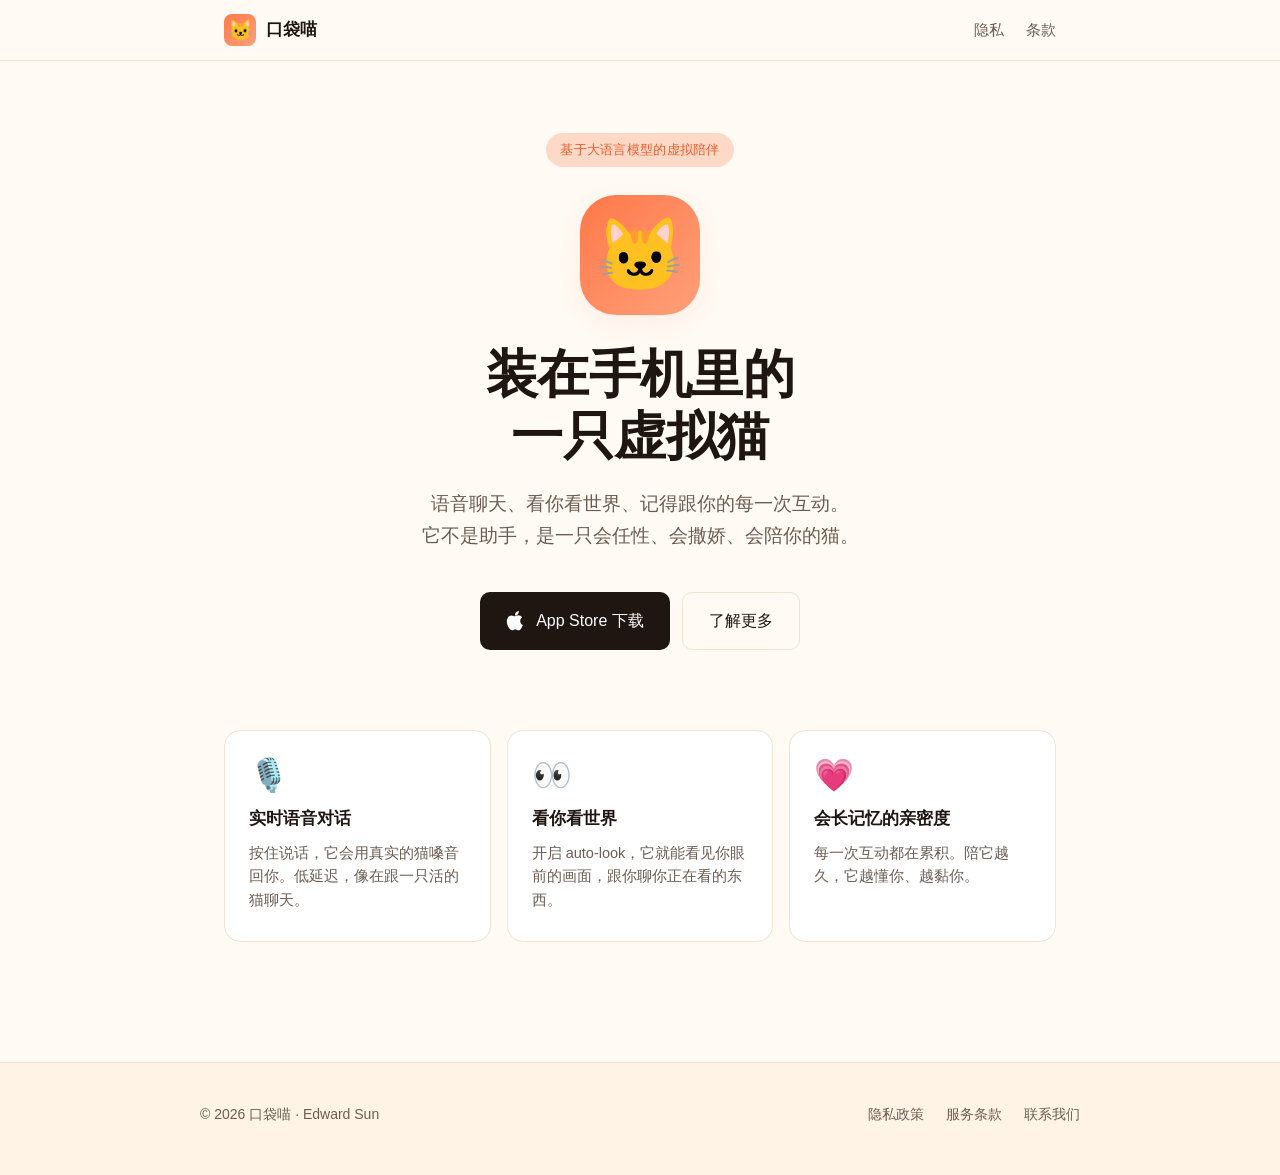
==== index.html @ 2bbb1449 "init: phonepet 官网 (Azure Static Web Apps) - index.html: 首页 hero + 三栏功能 - privacy.html / terms.html: " ====
<!doctype html>
<html lang="zh-CN">
  <head>
    <meta charset="UTF-8" />
    <meta name="viewport" content="width=device-width, initial-scale=1.0, viewport-fit=cover" />
    <meta name="theme-color" content="#fffaf3" />
    <title>口袋喵 PhonePet — 装在手机里的虚拟猫陪伴</title>
    <meta
      name="description"
      content="口袋喵是一只可以语音对话、看你看世界的虚拟猫，基于大语言模型，给你真实的陪伴感。"
    />

    <!-- Open Graph -->
    <meta property="og:title" content="口袋喵 PhonePet" />
    <meta property="og:description" content="装在手机里的虚拟猫陪伴" />
    <meta property="og:type" content="website" />
    <meta property="og:locale" content="zh_CN" />

    <link
      rel="icon"
      href="data:image/svg+xml,%3Csvg xmlns='http://www.w3.org/2000/svg' viewBox='0 0 100 100'%3E%3Ctext y='.9em' font-size='90'%3E%F0%9F%90%B1%3C/text%3E%3C/svg%3E"
    />
    <link rel="stylesheet" href="/assets/styles.css" />
  </head>
  <body>
    <nav class="nav">
      <div class="nav-inner">
        <a href="/" class="brand">
          <span class="brand-logo">🐱</span>
          <span>口袋喵</span>
        </a>
        <div class="nav-links">
          <a href="/privacy">隐私</a>
          <a href="/terms">条款</a>
        </div>
      </div>
    </nav>

    <main>
      <section class="hero">
        <span class="hero-badge">基于大语言模型的虚拟陪伴</span>
        <div class="hero-mascot" aria-hidden="true">🐱</div>
        <h1>装在手机里的<br />一只虚拟猫</h1>
        <p class="hero-sub">
          语音聊天、看你看世界、记得跟你的每一次互动。<br />
          它不是助手，是一只会任性、会撒娇、会陪你的猫。
        </p>
        <div class="cta-row">
          <!-- TODO: 上架 App Store 后把 href 换成真实链接 -->
          <a class="btn btn-primary" href="https://apps.apple.com/app/idTODO" aria-label="在 App Store 下载">
            <svg class="btn-icon" viewBox="0 0 24 24" fill="currentColor" aria-hidden="true">
              <path
                d="M17.05 12.04c-.03-2.97 2.42-4.39 2.53-4.46-1.38-2.02-3.53-2.3-4.3-2.33-1.83-.19-3.57 1.08-4.5 1.08-.94 0-2.37-1.05-3.9-1.02-2 .03-3.86 1.16-4.89 2.95-2.1 3.64-.54 9.02 1.5 11.97 1 1.45 2.18 3.07 3.73 3.01 1.5-.06 2.07-.97 3.88-.97 1.81 0 2.31.97 3.89.94 1.61-.03 2.63-1.47 3.6-2.93 1.14-1.68 1.61-3.32 1.63-3.41-.04-.02-3.13-1.2-3.17-4.83zM14.2 3.85c.82-1 1.38-2.39 1.22-3.78-1.18.05-2.61.79-3.46 1.78-.77.88-1.44 2.29-1.26 3.65 1.32.1 2.67-.66 3.5-1.65z"
              />
            </svg>
            App Store 下载
          </a>
          <a class="btn btn-ghost" href="#features">了解更多</a>
        </div>
      </section>

      <section class="features" id="features">
        <article class="feature">
          <span class="feature-icon">🎙️</span>
          <h3>实时语音对话</h3>
          <p>按住说话，它会用真实的猫嗓音回你。低延迟，像在跟一只活的猫聊天。</p>
        </article>
        <article class="feature">
          <span class="feature-icon">👀</span>
          <h3>看你看世界</h3>
          <p>开启 auto-look，它就能看见你眼前的画面，跟你聊你正在看的东西。</p>
        </article>
        <article class="feature">
          <span class="feature-icon">💗</span>
          <h3>会长记忆的亲密度</h3>
          <p>每一次互动都在累积。陪它越久，它越懂你、越黏你。</p>
        </article>
      </section>
    </main>

    <footer class="footer">
      <div class="footer-inner">
        <div>© 2026 口袋喵 · Edward Sun</div>
        <div class="footer-links">
          <a href="/privacy">隐私政策</a>
          <a href="/terms">服务条款</a>
          <a href="mailto:pedwardsun@gmail.com">联系我们</a>
        </div>
      </div>
    </footer>
  </body>
</html>
---- assets/styles.css ----
/* === 口袋喵 官网共享样式 ===
   设计原则：极简、暖色调、中文优先、移动优先。
   零依赖、零构建。 */

:root {
  --bg: #fffaf3;
  --bg-soft: #fff3e6;
  --surface: #ffffff;
  --ink: #1f1611;
  --ink-soft: #6b5d52;
  --ink-faint: #a89889;
  --brand: #ff7849;
  --brand-dark: #e85d2c;
  --brand-soft: #ffd9c7;
  --line: #f0e3d2;
  --shadow: 0 1px 2px rgba(31, 22, 17, 0.04), 0 8px 24px rgba(255, 120, 73, 0.08);
  --radius: 16px;
  --radius-sm: 10px;
  --max-w: 880px;
}

* {
  box-sizing: border-box;
}

html {
  -webkit-text-size-adjust: 100%;
  scroll-behavior: smooth;
}

body {
  margin: 0;
  background: var(--bg);
  color: var(--ink);
  font-family:
    -apple-system, BlinkMacSystemFont, "PingFang SC", "Hiragino Sans GB",
    "Microsoft YaHei", "Segoe UI", Roboto, sans-serif;
  font-size: 16px;
  line-height: 1.7;
  -webkit-font-smoothing: antialiased;
  -moz-osx-font-smoothing: grayscale;
}

a {
  color: var(--brand-dark);
  text-decoration: none;
  transition: opacity 0.15s ease;
}

a:hover {
  opacity: 0.7;
}

img,
svg {
  display: block;
  max-width: 100%;
}

/* === 顶部导航 === */
.nav {
  position: sticky;
  top: 0;
  background: rgba(255, 250, 243, 0.92);
  backdrop-filter: saturate(180%) blur(12px);
  -webkit-backdrop-filter: saturate(180%) blur(12px);
  border-bottom: 1px solid var(--line);
  z-index: 10;
}

.nav-inner {
  max-width: var(--max-w);
  margin: 0 auto;
  padding: 14px 24px;
  display: flex;
  align-items: center;
  justify-content: space-between;
  gap: 16px;
}

.brand {
  display: flex;
  align-items: center;
  gap: 10px;
  color: var(--ink);
  font-weight: 600;
  font-size: 17px;
}

.brand-logo {
  width: 32px;
  height: 32px;
  border-radius: 8px;
  background: linear-gradient(135deg, var(--brand), #ffa07a);
  display: grid;
  place-items: center;
  font-size: 20px;
  line-height: 1;
}

.nav-links {
  display: flex;
  gap: 22px;
  font-size: 15px;
}

.nav-links a {
  color: var(--ink-soft);
}

.nav-links a:hover {
  color: var(--brand-dark);
  opacity: 1;
}

/* === Hero === */
.hero {
  max-width: var(--max-w);
  margin: 0 auto;
  padding: 72px 24px 56px;
  text-align: center;
}

.hero-badge {
  display: inline-block;
  padding: 6px 14px;
  background: var(--brand-soft);
  color: var(--brand-dark);
  border-radius: 999px;
  font-size: 13px;
  font-weight: 500;
  letter-spacing: 0.02em;
  margin-bottom: 28px;
}

.hero-mascot {
  width: 120px;
  height: 120px;
  margin: 0 auto 28px;
  background: linear-gradient(135deg, var(--brand), #ffa07a);
  border-radius: 36px;
  display: grid;
  place-items: center;
  font-size: 72px;
  line-height: 1;
  box-shadow: var(--shadow);
}

.hero h1 {
  font-size: clamp(34px, 6vw, 52px);
  line-height: 1.2;
  margin: 0 0 20px;
  font-weight: 700;
  letter-spacing: -0.01em;
}

.hero-sub {
  font-size: clamp(16px, 2.4vw, 19px);
  color: var(--ink-soft);
  max-width: 580px;
  margin: 0 auto 40px;
}

.cta-row {
  display: flex;
  gap: 12px;
  justify-content: center;
  flex-wrap: wrap;
}

.btn {
  display: inline-flex;
  align-items: center;
  gap: 10px;
  padding: 14px 26px;
  border-radius: var(--radius-sm);
  font-size: 16px;
  font-weight: 500;
  border: none;
  cursor: pointer;
  transition:
    transform 0.12s ease,
    box-shadow 0.12s ease,
    opacity 0.12s ease;
}

.btn-primary {
  background: var(--ink);
  color: #fff;
}

.btn-primary:hover {
  background: #000;
  color: #fff;
  opacity: 1;
  transform: translateY(-1px);
  box-shadow: 0 6px 16px rgba(31, 22, 17, 0.2);
}

.btn-ghost {
  background: transparent;
  color: var(--ink);
  border: 1px solid var(--line);
}

.btn-ghost:hover {
  border-color: var(--ink-soft);
  opacity: 1;
}

.btn-icon {
  width: 20px;
  height: 20px;
}

/* === 功能区 === */
.features {
  max-width: var(--max-w);
  margin: 0 auto;
  padding: 24px 24px 80px;
  display: grid;
  grid-template-columns: repeat(3, 1fr);
  gap: 16px;
}

.feature {
  background: var(--surface);
  border: 1px solid var(--line);
  border-radius: var(--radius);
  padding: 28px 24px;
  text-align: left;
}

.feature-icon {
  font-size: 32px;
  margin-bottom: 14px;
  display: block;
  line-height: 1;
}

.feature h3 {
  font-size: 17px;
  margin: 0 0 8px;
  font-weight: 600;
}

.feature p {
  font-size: 14.5px;
  color: var(--ink-soft);
  margin: 0;
  line-height: 1.65;
}

/* === 页脚 === */
.footer {
  border-top: 1px solid var(--line);
  background: var(--bg-soft);
  padding: 40px 24px 48px;
  margin-top: 40px;
}

.footer-inner {
  max-width: var(--max-w);
  margin: 0 auto;
  display: flex;
  flex-wrap: wrap;
  justify-content: space-between;
  gap: 20px;
  color: var(--ink-soft);
  font-size: 14px;
}

.footer-links {
  display: flex;
  gap: 22px;
  flex-wrap: wrap;
}

.footer-links a {
  color: var(--ink-soft);
}

.footer-links a:hover {
  color: var(--brand-dark);
}

/* === 法律文档页（privacy / terms） === */
.doc {
  max-width: 720px;
  margin: 0 auto;
  padding: 56px 24px 64px;
}

.doc h1 {
  font-size: clamp(28px, 4.5vw, 36px);
  margin: 0 0 8px;
  font-weight: 700;
  letter-spacing: -0.01em;
}

.doc .doc-meta {
  color: var(--ink-faint);
  font-size: 14px;
  margin-bottom: 36px;
  padding-bottom: 20px;
  border-bottom: 1px solid var(--line);
}

.doc h2 {
  font-size: 22px;
  margin: 44px 0 14px;
  font-weight: 600;
  letter-spacing: -0.005em;
}

.doc h3 {
  font-size: 17px;
  margin: 28px 0 10px;
  font-weight: 600;
}

.doc p {
  margin: 12px 0;
  color: var(--ink);
}

.doc ul {
  padding-left: 22px;
  margin: 12px 0;
}

.doc li {
  margin: 6px 0;
}

.doc a {
  word-break: break-all;
}

.doc strong {
  color: var(--ink);
}

.doc table {
  width: 100%;
  border-collapse: collapse;
  margin: 20px 0;
  font-size: 14.5px;
  background: var(--surface);
  border-radius: var(--radius-sm);
  overflow: hidden;
  border: 1px solid var(--line);
}

.doc th,
.doc td {
  text-align: left;
  padding: 12px 14px;
  border-bottom: 1px solid var(--line);
  vertical-align: top;
}

.doc th {
  background: var(--bg-soft);
  font-weight: 600;
  font-size: 14px;
  color: var(--ink-soft);
}

.doc tr:last-child td {
  border-bottom: none;
}

.doc-back {
  display: inline-flex;
  align-items: center;
  gap: 6px;
  color: var(--ink-soft);
  font-size: 14px;
  margin-bottom: 16px;
}

/* === 响应式 === */
@media (max-width: 720px) {
  .nav-inner {
    padding: 12px 18px;
  }

  .nav-links {
    gap: 16px;
    font-size: 14px;
  }

  .hero {
    padding: 48px 20px 36px;
  }

  .hero-mascot {
    width: 96px;
    height: 96px;
    border-radius: 28px;
    font-size: 56px;
  }

  .features {
    grid-template-columns: 1fr;
    padding: 8px 20px 56px;
  }

  .doc {
    padding: 36px 20px 48px;
  }

  .doc table {
    font-size: 13.5px;
  }

  .doc th,
  .doc td {
    padding: 10px 10px;
  }

  .footer-inner {
    flex-direction: column;
    gap: 16px;
  }
}
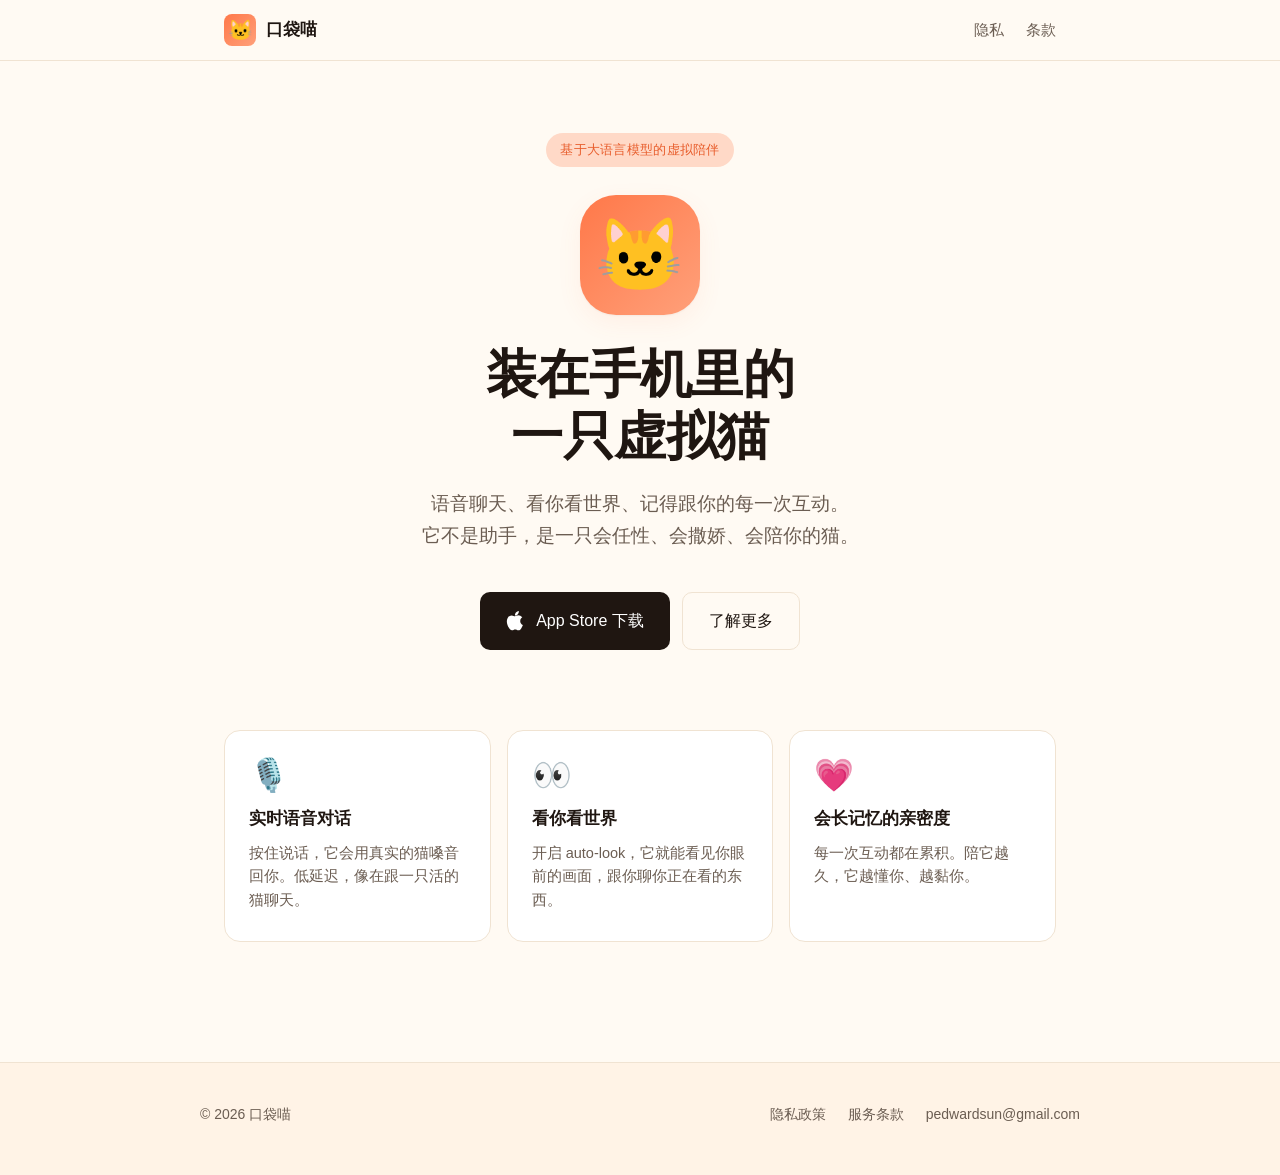
==== commit b20cbd5e: "feat: footer 邮箱改为「显示+点击复制」，移除页面所有真名引用 - mailto 在没设置默认邮件客户端的环境下点了没反应；改成可见邮箱 + clipboard API 复制，失败时回退到" ====
--- a/index.html
+++ b/index.html
@@ -80,13 +80,21 @@
 
     <footer class="footer">
       <div class="footer-inner">
-        <div>© 2026 口袋喵 · Edward Sun</div>
+        <div>© 2026 口袋喵</div>
         <div class="footer-links">
           <a href="/privacy">隐私政策</a>
           <a href="/terms">服务条款</a>
-          <a href="mailto:pedwardsun@gmail.com">联系我们</a>
+          <button
+            type="button"
+            class="copy-email"
+            data-email="pedwardsun@gmail.com"
+            aria-label="复制邮箱地址 pedwardsun@gmail.com"
+          >
+            pedwardsun@gmail.com
+          </button>
         </div>
       </div>
     </footer>
+    <script src="/assets/main.js" defer></script>
   </body>
 </html>
--- a/assets/styles.css
+++ b/assets/styles.css
@@ -425,3 +425,24 @@
     gap: 16px;
   }
 }
+
+/* === 点击复制邮箱按钮（footer） === */
+.copy-email {
+  font: inherit;
+  background: transparent;
+  border: none;
+  padding: 0;
+  margin: 0;
+  color: var(--ink-soft);
+  cursor: pointer;
+  transition: color 0.15s ease;
+  font-variant-numeric: tabular-nums;
+}
+
+.copy-email:hover {
+  color: var(--brand-dark);
+}
+
+.copy-email--done {
+  color: var(--brand) !important;
+}
